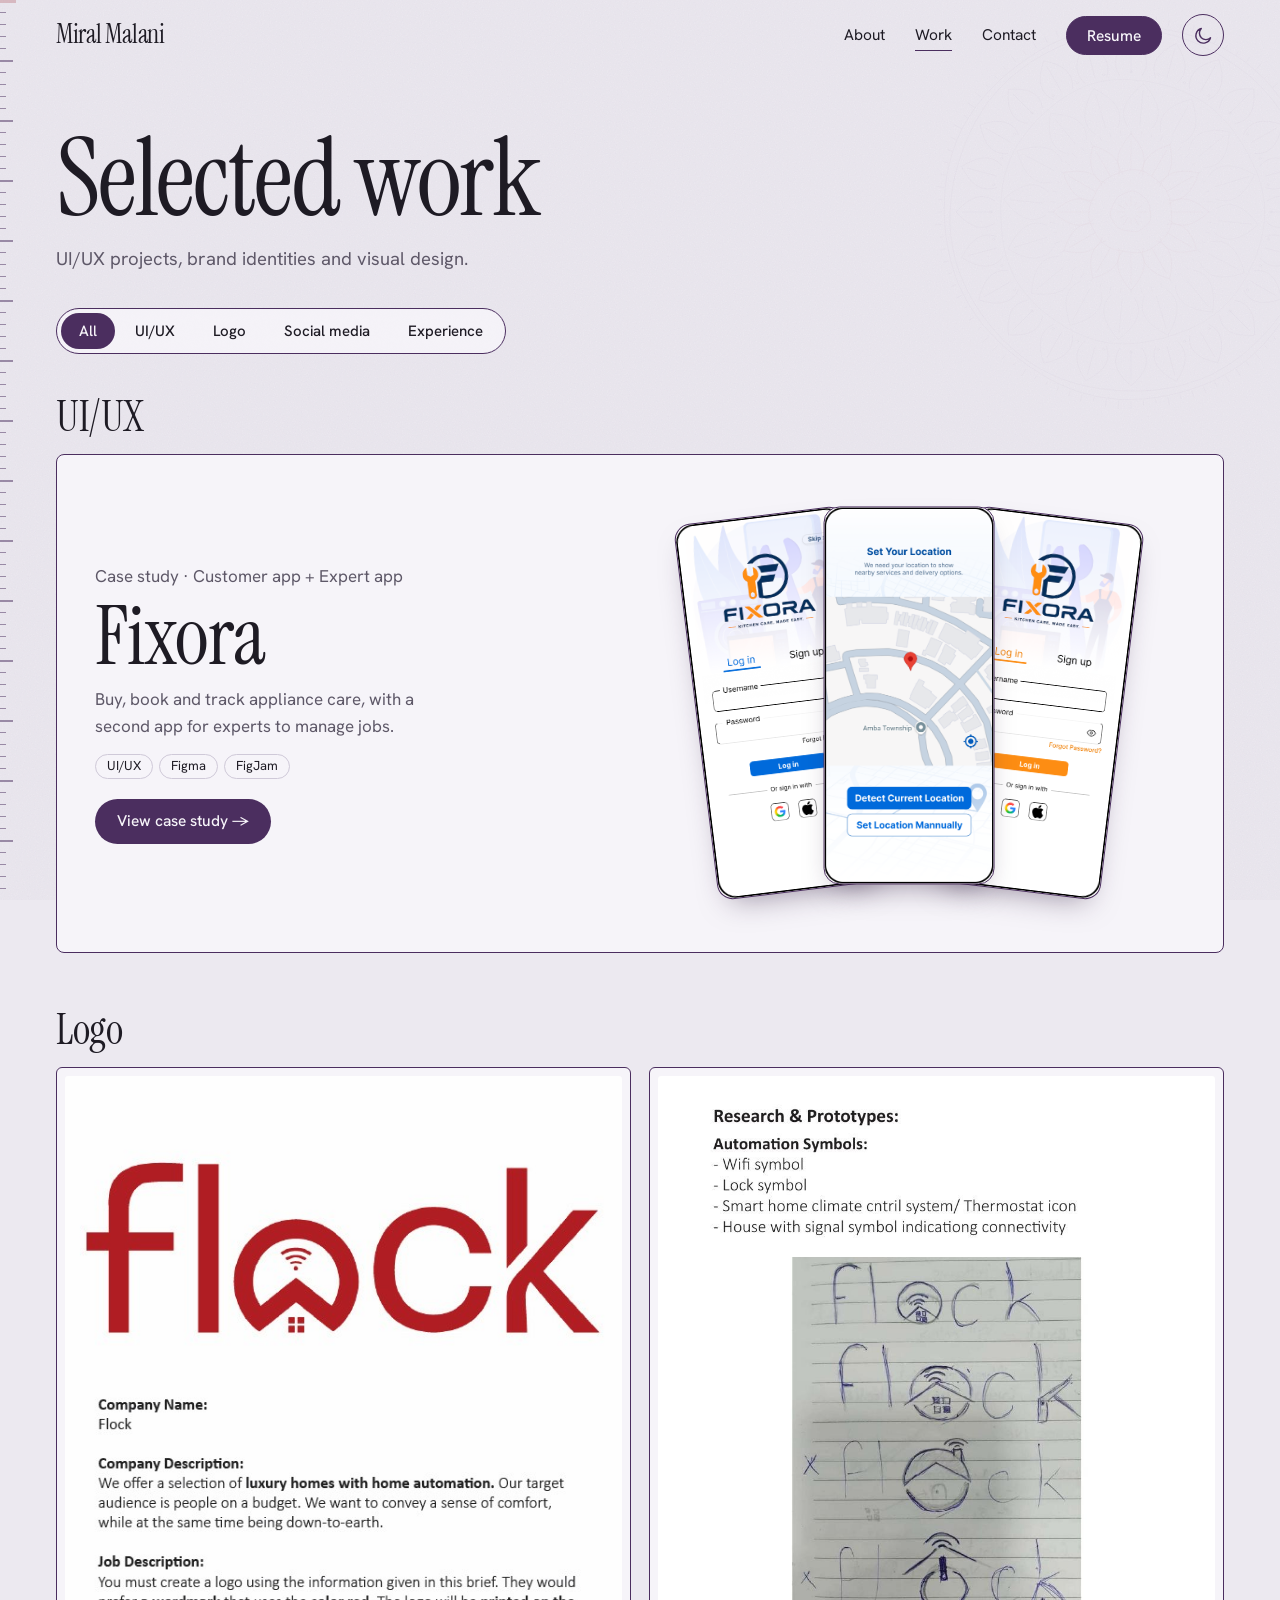
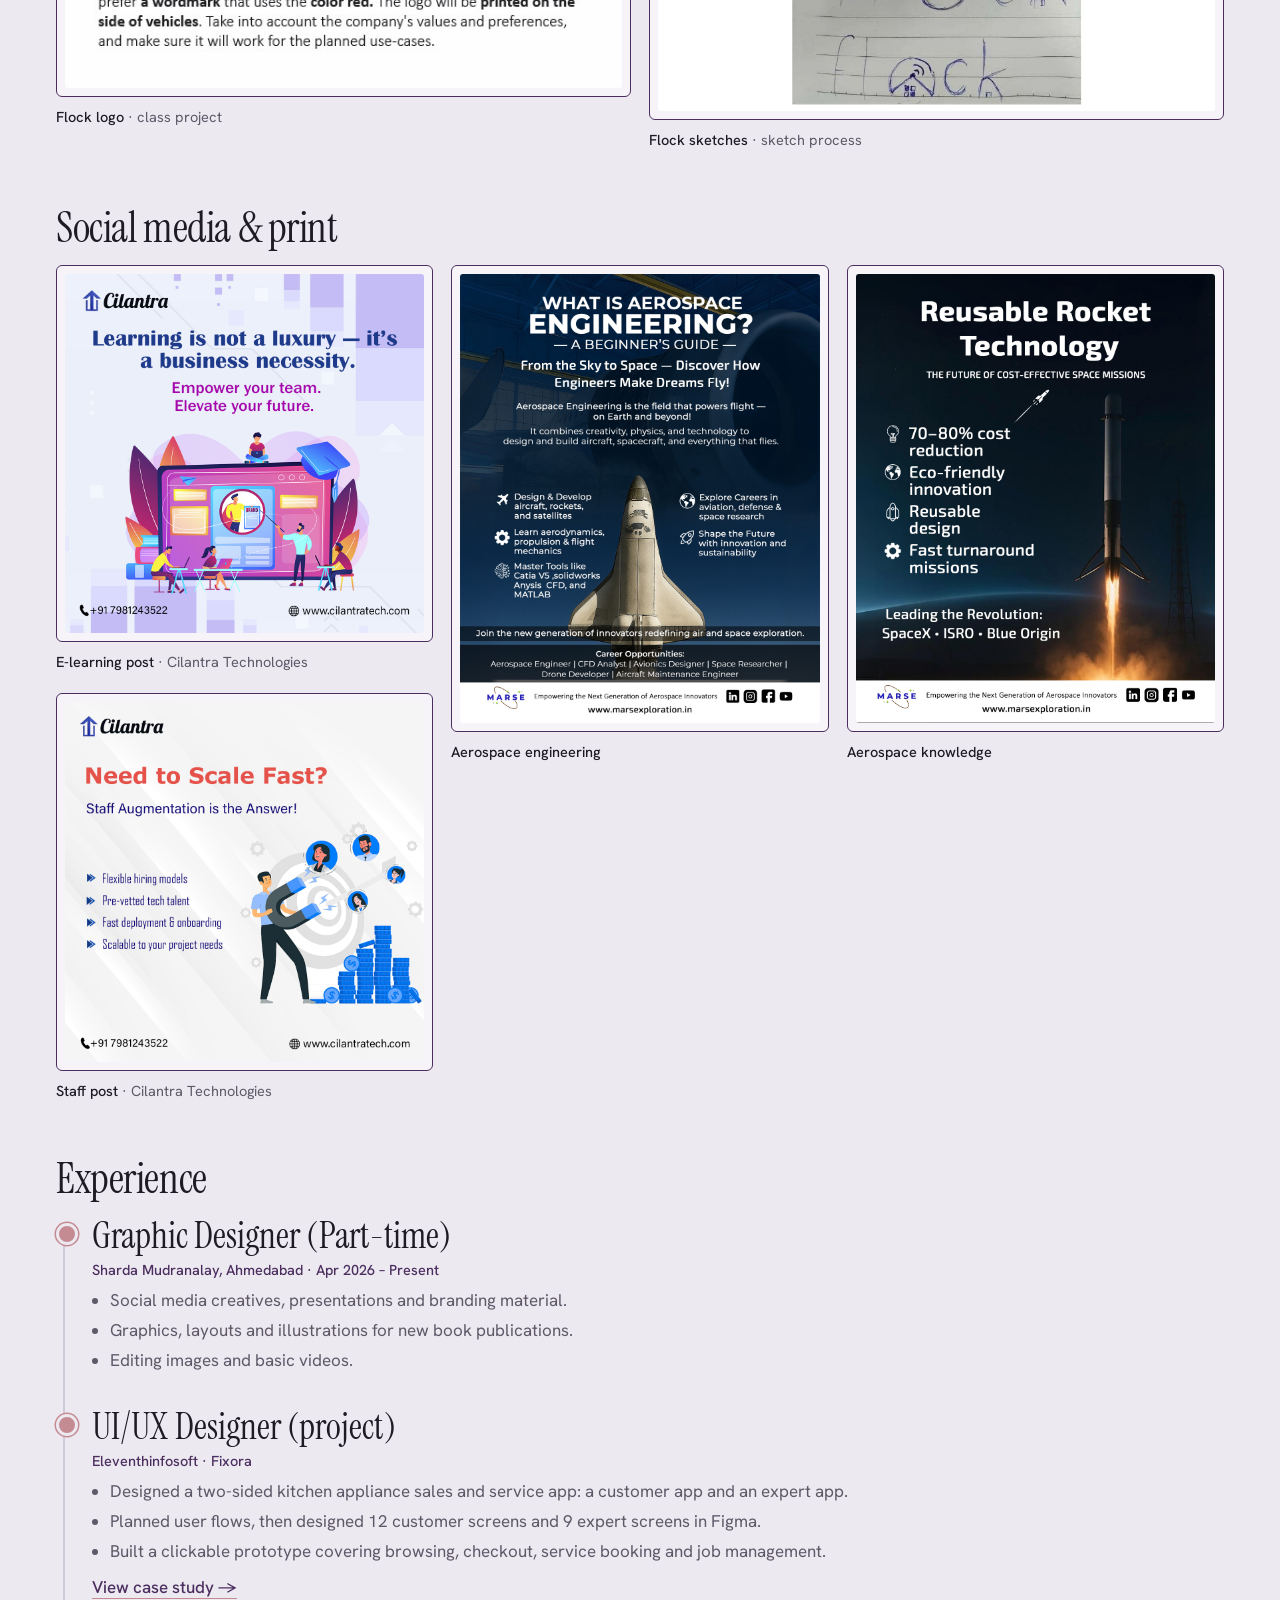
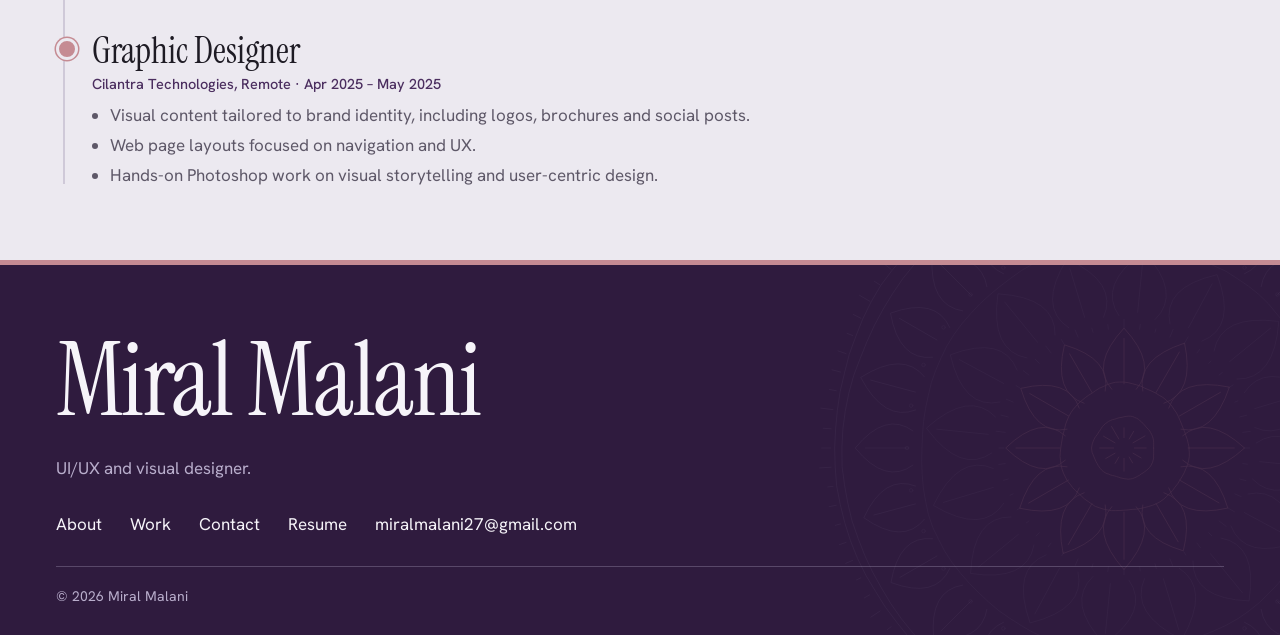
==== work.html @ f3b2142a "Add files via upload" ====
<!DOCTYPE html>
<html lang="en"><head>
<meta charset="utf-8"><meta name="viewport" content="width=device-width, initial-scale=1">
<title>Work - Miral Malani</title>
<meta name="description" content="UI/UX case study, logo, social media and print design by Miral Malani.">
<meta name="theme-color" content="#ECE9F0"><script>try{var t=localStorage.getItem("theme");document.documentElement.dataset.theme=t==="dark"?"dark":"light"}catch(e){document.documentElement.dataset.theme="light"}</script>
<link rel="preconnect" href="https://fonts.googleapis.com"><link rel="preconnect" href="https://fonts.gstatic.com" crossorigin>
<link href="https://fonts.googleapis.com/css2?family=Hanken+Grotesk:wght@400;500;700&family=Instrument+Serif:ital@0;1&display=swap" rel="stylesheet">
<link rel="stylesheet" href="site.css">
</head><body>

<div class="bg" aria-hidden="true"><i class="wash a"></i><i class="wash b"></i><div class="reveal"></div></div>
<div class="ruler" aria-hidden="true"></div>

<header class="site">
  <a class="brand" href="index.html">Miral Malani</a>
  <nav id="nav" aria-label="Main">
    <a href="index.html">About</a>
    <a href="work.html" aria-current="page">Work</a>
    <a href="contact.html">Contact</a>
    <a class="btn" href="resume.pdf" download data-magnetic>Resume</a>
  </nav>
  <div class="hdr-actions"><button class="theme-btn" type="button" aria-label="Switch to dark mode" aria-pressed="false"><svg class="moon" viewBox="0 0 24 24" aria-hidden="true"><path d="M20 14.5A8.5 8.5 0 1 1 9.5 4a7 7 0 0 0 10.5 10.5z"/></svg><svg class="sun" viewBox="0 0 24 24" aria-hidden="true"><circle cx="12" cy="12" r="4"/><path d="M12 2.5v2.5M12 19v2.5M2.5 12H5M19 12h2.5M5.3 5.3l1.8 1.8M16.9 16.9l1.8 1.8M5.3 18.7l1.8-1.8M16.9 7.1l1.8-1.8"/></svg></button><button class="burger" aria-expanded="false" aria-controls="nav" aria-label="Menu"><span></span><span></span></button></div>
</header>

<main>
<section class="page-head"><div class="wrap"><div class="deco" data-depth="-14" aria-hidden="true"></div>
<h1>Selected work</h1><p>UI/UX projects, brand identities and visual design.</p></div></section>
<div class="wrap">
<div class="filters"><div class="seg" role="group" aria-label="Filter work"><i class="ind"></i>
<button data-f="all" aria-pressed="true">All</button><button data-f="ux" aria-pressed="false">UI/UX</button><button data-f="logo" aria-pressed="false">Logo</button><button data-f="social" aria-pressed="false">Social media</button><button data-f="exp" aria-pressed="false">Experience</button></div></div>

<section class="wsec" id="ux" data-p="ux"><h2 class="sec-title sm">UI/UX</h2>
<a class="feature" href="fixora.html" data-cursor="Open">
  <div><span class="mute">Case study &middot; Customer app + Expert app</span><h3>Fixora</h3>
  <p>Buy, book and track appliance care, with a second app for experts to manage jobs.</p>
  <div class="pt"><span>UI/UX</span><span>Figma</span><span>FigJam</span></div><span class="fake">View case study &rarr;</span></div>
  <div class="fan" aria-hidden="true"><svg viewBox="0 0 100 100"></svg><img data-base="fixora-customer-01" alt=""><img data-base="fixora-customer-02" alt=""><img data-base="fixora-expert-01" alt=""></div>
</a></section>

<section class="wsec" id="logo" data-p="logo"><h2 class="sec-title sm">Logo</h2>
<div class="two">
<figure><button type="button" class="art" data-lb="gal" data-cursor="Zoom" data-cap="Flock logo" aria-label="Open Flock logo larger"><img src="Logo_Design_jpg.jpeg" alt="Flock logo" loading="lazy"></button><figcaption class="cap"><b>Flock logo</b> &middot; class project</figcaption></figure>
<figure><button type="button" class="art" data-lb="gal" data-cursor="Zoom" data-cap="Flock sketches" aria-label="Open Flock sketches larger"><img src="flock-sketch.jpg" alt="Flock sketches" loading="lazy"></button><figcaption class="cap"><b>Flock sketches</b> &middot; sketch process</figcaption></figure>
</div></section>

<section class="wsec" id="social" data-p="social"><h2 class="sec-title sm">Social media &amp; print</h2>
<div class="masonry">
<figure><button type="button" class="art" data-lb="gal" data-cursor="Zoom" data-cap="VBL post" aria-label="Open VBL post larger"><img src="Social_Media_Post_jpg.jpeg" alt="VBL post" loading="lazy"></button><figcaption class="cap"><b>VBL post</b> &middot; class project</figcaption></figure>
<figure><button type="button" class="art" data-lb="gal" data-cursor="Zoom" data-cap="E-learning post" aria-label="Open E-learning post larger"><img src="Post_ELearning_2.jpg" alt="E-learning post" loading="lazy"></button><figcaption class="cap"><b>E-learning post</b> &middot; Cilantra Technologies</figcaption></figure>
<figure><button type="button" class="art" data-lb="gal" data-cursor="Zoom" data-cap="Staff post" aria-label="Open Staff post larger"><img src="Post_Staff_1.jpg" alt="Staff post" loading="lazy"></button><figcaption class="cap"><b>Staff post</b> &middot; Cilantra Technologies</figcaption></figure>
<figure><button type="button" class="art" data-lb="gal" data-cursor="Zoom" data-cap="Hocco hoarding" aria-label="Open Hocco hoarding larger"><img src="Hording_jpg.jpeg" alt="Hocco hoarding" loading="lazy"></button><figcaption class="cap"><b>Hocco hoarding</b> &middot; class project</figcaption></figure>
<figure><button type="button" class="art" data-lb="gal" data-cursor="Zoom" data-cap="Pilgrim dangler" aria-label="Open Pilgrim dangler larger"><img src="Dangler_jpg.jpeg" alt="Pilgrim dangler" loading="lazy"></button><figcaption class="cap"><b>Pilgrim dangler</b> &middot; class project</figcaption></figure>
<figure><button type="button" class="art" data-lb="gal" data-cursor="Zoom" data-cap="Aerospace engineering" aria-label="Open Aerospace engineering larger"><img src="Aerospace_Engineering2.jpg" alt="Aerospace engineering" loading="lazy"></button><figcaption class="cap"><b>Aerospace engineering</b></figcaption></figure>
<figure><button type="button" class="art" data-lb="gal" data-cursor="Zoom" data-cap="Aerospace knowledge" aria-label="Open Aerospace knowledge larger"><img src="Aerospace_Knowledge2.jpg" alt="Aerospace knowledge" loading="lazy"></button><figcaption class="cap"><b>Aerospace knowledge</b></figcaption></figure>
</div></section>

<section class="wsec" id="exp" data-p="exp"><h2 class="sec-title sm">Experience</h2>
<div class="tl">
<article><h3>Graphic Designer (Part-time)</h3><div class="when">Sharda Mudranalay, Ahmedabad &middot; Apr 2026 &ndash; Present</div><ul><li>Social media creatives, presentations and branding material.</li><li>Graphics, layouts and illustrations for new book publications.</li><li>Editing images and basic videos.</li></ul></article>
<article><h3>UI/UX Designer (project)</h3><div class="when">Eleventhinfosoft &middot; Fixora</div><ul><li>Designed a two-sided kitchen appliance sales and service app: a customer app and an expert app.</li><li>Planned user flows, then designed 12 customer screens and 9 expert screens in Figma.</li><li>Built a clickable prototype covering browsing, checkout, service booking and job management.</li></ul><p class="tl-link"><a href="fixora.html">View case study &rarr;</a></p></article>
<article><h3>Graphic Designer</h3><div class="when">Cilantra Technologies, Remote &middot; Apr 2025 &ndash; May 2025</div><ul><li>Visual content tailored to brand identity, including logos, brochures and social posts.</li><li>Web page layouts focused on navigation and UX.</li><li>Hands-on Photoshop work on visual storytelling and user-centric design.</li></ul></article>
</div></section>
</div>
</main>

<footer class="foot ">
  <div class="fm" aria-hidden="true"></div>
  <div class="wrap inner">
    <h2>Miral Malani</h2>
    <p>UI/UX and visual designer.</p>
    <nav aria-label="Footer"><a href="index.html">About</a><a href="work.html">Work</a><a href="contact.html">Contact</a><a href="resume.pdf" download>Resume</a><a href="mailto:miralmalani27@gmail.com">miralmalani27@gmail.com</a></nav>
    <small>&copy; 2026 Miral Malani</small>
  </div>
</footer>
<script src="site.js"></script>
</body></html>
---- site.css ----
:root{
  --paper:#ECE9F0;--paper2:#F6F4F9;--ink:#1E1B24;--mute:#5E5868;--pencil:#CFC9D8;
  --plum:#4B2E5F;--on-plum:#F6F4F9;--deep:#2F1B3E;--on-deep:#F6F4F9;--foot-alt:#4B2E5F;
  --slate:#6C7FA3;--lilac:#B9AECC;--rose:#C58B93;
  --glass:rgba(236,233,240,.88);--glass2:rgba(246,244,249,.92);--band-bg:rgba(75,46,95,.06);
  --sh:var(--sh);--hatch:var(--hatch);--grid:var(--grid);
  --wash-a:var(--wash-a);--wash-b:var(--wash-b);--cgrid:var(--cgrid);
  --serif:"Instrument Serif",Lora,Georgia,serif;--sans:"Hanken Grotesk",Inter,system-ui,sans-serif;
  --gut:clamp(20px,5vw,56px);--ease:cubic-bezier(.7,0,.2,1);color-scheme:light
}
:root[data-theme=dark]{
  --paper:#15121B;--paper2:#1E1A27;--ink:#EEEAF5;--mute:#A9A2B8;--pencil:#3A3348;
  --plum:#BBA3DE;--on-plum:#1B1226;--deep:#2B1C3B;--on-deep:#F6F4F9;--foot-alt:#3B2852;
  --slate:#8FA5CC;--lilac:#B9AECC;--rose:#D29BA4;
  --glass:rgba(21,18,27,.86);--glass2:rgba(30,26,39,.92);--band-bg:rgba(187,163,222,.07);
  --sh:rgba(187,163,222,.2);--hatch:rgba(187,163,222,.5);--grid:rgba(187,163,222,.3);
  --wash-a:rgba(110,128,196,.28);--wash-b:rgba(200,140,165,.17);--cgrid:rgba(143,165,204,.2);
  color-scheme:dark
}
*{box-sizing:border-box;margin:0;padding:0}
html{scroll-behavior:smooth}
body{font-family:var(--sans);font-size:17px;line-height:1.6;color:var(--ink);background:var(--paper);overflow-x:hidden;-webkit-font-smoothing:antialiased}
body::before{content:"";position:fixed;inset:0;pointer-events:none;z-index:0;opacity:.7;mix-blend-mode:multiply;
  background-image:url("data:image/svg+xml;utf8,<svg xmlns='http://www.w3.org/2000/svg' width='160' height='160'><filter id='n'><feTurbulence type='fractalNoise' baseFrequency='.85' numOctaves='2' stitchTiles='stitch'/><feColorMatrix values='0 0 0 0 .35  0 0 0 0 .3  0 0 0 0 .42  0 0 0 .13 0'/></filter><rect width='100%' height='100%' filter='url(%23n)'/></svg>")}
main,header,footer{position:relative;z-index:2}
a{color:inherit}
:focus-visible{outline:2px solid var(--plum);outline-offset:4px;border-radius:4px}
.wrap{width:min(1180px,100% - 2*var(--gut));margin-inline:auto}
.sec-title{font-family:var(--serif);font-weight:400;font-size:clamp(34px,4.6vw,56px);line-height:1;letter-spacing:-.01em;margin-bottom:22px}
.mute{color:var(--mute)}
.block{padding:clamp(34px,4.5vw,56px) 0}
.band{position:relative;background:var(--band-bg);padding:clamp(40px,5vw,64px) 0}
.rule{position:absolute;left:0;width:100%;height:12px;fill:none;stroke:var(--plum);stroke-width:1.3;opacity:.45;overflow:visible}
.rule.t{top:-6px}.rule.b{bottom:-6px}

/* living background */
.bg{position:fixed;inset:0;z-index:0;pointer-events:none;overflow:hidden}
.wash{position:absolute;width:75vmax;height:75vmax;border-radius:50%}
.wash.a{left:-25vmax;top:-18vmax;background:radial-gradient(circle,var(--wash-a),transparent 62%);animation:drift 48s ease-in-out infinite alternate}
.wash.b{right:-28vmax;top:30vh;background:radial-gradient(circle,var(--wash-b),transparent 62%);animation:drift 62s ease-in-out infinite alternate-reverse}
@keyframes drift{to{transform:translate(9vmax,6vmax) scale(1.12)}}
.reveal{position:absolute;inset:0;background-image:linear-gradient(var(--grid) 1px,transparent 1px),linear-gradient(90deg,var(--grid) 1px,transparent 1px);background-size:36px 36px;-webkit-mask-image:radial-gradient(circle 200px at var(--cx,-400px) var(--cy,-400px),#000,transparent);mask-image:radial-gradient(circle 200px at var(--cx,-400px) var(--cy,-400px),#000,transparent)}
.ruler{position:fixed;left:0;top:0;bottom:0;width:16px;z-index:1;pointer-events:none;opacity:.5;
  background:repeating-linear-gradient(to bottom,var(--plum) 0 1px,transparent 1px 12px) left/6px 100% no-repeat,repeating-linear-gradient(to bottom,var(--plum) 0 1.5px,transparent 1.5px 60px) left/13px 100% no-repeat}
.ruler::after{content:"";position:absolute;left:0;top:calc(var(--sp,0) * (100% - 3px));width:16px;height:3px;background:var(--rose)}

/* header */
.site{position:sticky;top:0;z-index:60;display:flex;align-items:center;justify-content:space-between;padding:14px var(--gut);border-bottom:1px solid transparent;transition:background .3s,border-color .3s}
.site.scrolled{background:var(--glass);backdrop-filter:blur(10px);-webkit-backdrop-filter:blur(10px);border-color:var(--pencil)}
.brand{font-family:var(--serif);font-size:26px;text-decoration:none;letter-spacing:-.01em}
#nav{display:flex;align-items:center;gap:30px}
#nav a:not(.btn){position:relative;text-decoration:none;font-size:15.5px;padding:4px 0}
#nav a:not(.btn)::after{content:"";position:absolute;left:0;right:0;bottom:0;height:1.5px;background:var(--plum);transform:scaleX(0);transform-origin:left;transition:transform .45s var(--ease)}
#nav a:not(.btn):hover::after,#nav a[aria-current]::after{transform:scaleX(1)}
.btn{display:inline-flex;align-items:center;gap:8px;padding:12px 24px;border-radius:999px;border:1.5px solid var(--plum);background:var(--plum);color:var(--on-plum);text-decoration:none;font:500 15.5px var(--sans);cursor:pointer;transition:background .3s,color .3s}
.btn:hover{background:var(--ink);border-color:var(--ink)}
.btn.ghost{background:transparent;color:var(--plum)}
.btn.ghost:hover{background:var(--plum);color:var(--on-plum);border-color:var(--plum)}
.site .btn{padding:8px 20px}
.burger{display:none;width:44px;height:44px;border:1.5px solid var(--plum);border-radius:50%;background:transparent;cursor:pointer;position:relative;z-index:70}
.burger span{position:absolute;left:12px;right:12px;height:1.5px;background:var(--plum);transition:transform .4s var(--ease),top .4s var(--ease),background .3s}
.burger span:nth-child(1){top:17px}.burger span:nth-child(2){top:25px}

/* hero */
.hero{overflow:hidden;padding:clamp(20px,4vw,44px) 0 clamp(36px,5vw,60px)}
.hero-grid{display:grid;grid-template-columns:1.05fr .95fr;gap:clamp(24px,4vw,56px);align-items:center;min-height:min(680px,calc(100svh - 90px))}
.hero h1{font-family:var(--serif);font-weight:400;font-size:clamp(40px,5.3vw,80px);line-height:.98;letter-spacing:-.015em}
.hero h1 span{display:block;overflow:hidden;padding-bottom:.1em;white-space:nowrap}
.hero h1 span i{display:block;font-style:normal;animation:rise 1.1s var(--ease) both}
.hero h1 span:nth-child(2) i{animation-delay:.12s}.hero h1 span:nth-child(3) i{animation-delay:.24s}
@keyframes rise{from{transform:translateY(105%)}}
.scribble{display:block;width:min(300px,70%);height:22px;margin:14px 0 18px;overflow:visible}
.scribble path{fill:none;stroke:var(--rose);stroke-width:2.4;stroke-linecap:round;stroke-dasharray:1;stroke-dashoffset:1;animation:draw 1.4s .9s ease forwards}
.hero p.intro{max-width:46ch;font-size:18.5px;color:var(--mute);margin-bottom:28px}
.cta{display:flex;flex-wrap:wrap;gap:12px}
.stage{position:relative;display:grid;place-items:center;min-height:clamp(420px,50vw,580px)}
.mandala{position:absolute;left:50%;top:50%;width:min(580px,120%);aspect-ratio:1;margin:calc(min(580px,120%)/-2) 0 0 calc(min(580px,120%)/-2);pointer-events:none;color:var(--plum)}
.mandala svg,.menu-m svg,.foot .fm svg,.props-card .pm svg{width:100%;height:100%;overflow:visible;fill:none;stroke:currentColor;stroke-width:.8;stroke-linecap:round;stroke-linejoin:round}
.m-outer{animation:spin 140s linear infinite;opacity:.26}.m-mid{animation:spin 90s linear infinite reverse;opacity:.2}.m-in{animation:breathe 7s ease-in-out infinite;stroke:var(--rose);opacity:.5}
@keyframes spin{to{transform:rotate(360deg)}}
@keyframes breathe{50%{transform:scale(1.06)}}
.draw path{stroke-dasharray:1;stroke-dashoffset:1;animation:draw 2.6s ease forwards}
.draw .m-mid path{animation-delay:.3s}.draw .m-in path{animation-delay:.6s}
@keyframes draw{to{stroke-dashoffset:0}}
.guides{position:absolute;left:-26%;right:-26%;top:-8%;bottom:-8%;width:152%;height:116%;pointer-events:none;fill:none;stroke:var(--plum);stroke-width:1;opacity:.45;overflow:visible}
.orbit{position:absolute;inset:6% 4%;border-radius:50%;pointer-events:none;animation:spin 46s linear infinite}
.orbit i{position:absolute;width:9px;height:9px;border-radius:50%;background:var(--rose)}
.orbit i:nth-child(1){left:50%;top:-5px}.orbit i:nth-child(2){right:3%;bottom:20%;width:7px;height:7px;background:var(--plum)}.orbit i:nth-child(3){left:6%;bottom:30%;width:6px;height:6px;border:1.5px solid var(--plum);background:transparent}
.float{position:absolute;pointer-events:none;color:var(--plum);fill:none;stroke:currentColor;stroke-width:1.6;stroke-linecap:round;stroke-linejoin:round;animation:bob 8s ease-in-out infinite alternate}
@keyframes bob{to{transform:translateY(-12px) rotate(8deg)}}
.arch-wrap{position:relative;width:min(74%,340px);aspect-ratio:5/7;z-index:2}
.hatch{position:absolute;inset:0;border-radius:999px 999px 20px 20px;transform:translate(20px,20px);background:repeating-linear-gradient(135deg,var(--hatch) 0 1px,transparent 1px 8px);transition:transform .9s var(--ease);pointer-events:none}
.arch-wrap:hover .hatch,.arch-wrap:focus-visible .hatch,.arch-wrap.is-open .hatch{transform:translate(8px,8px)}
.arch-wrap::before,.arch-wrap::after{content:"";position:absolute;border-radius:999px 999px 26px 26px;pointer-events:none;transition:transform .9s var(--ease)}
.arch-wrap::before{inset:-14px -14px -4px;border:1.5px solid var(--plum);transform:rotate(-1.4deg)}
.arch-wrap::after{inset:-28px -28px -14px;border:1px solid var(--slate);transform:rotate(1.6deg)}
.arch-wrap:hover::before,.arch-wrap:focus-visible::before,.arch-wrap.is-open::before{transform:rotate(1deg) scale(1.02)}
.arch-wrap:hover::after,.arch-wrap:focus-visible::after,.arch-wrap.is-open::after{transform:rotate(-1.2deg) scale(1.03)}
.arch{position:absolute;inset:0;border-radius:999px 999px 20px 20px;overflow:hidden;background:var(--deep);isolation:isolate}
.arch-back{position:absolute;inset:0;display:grid;place-items:center;padding:30% 14% 12%;text-align:center;color:var(--on-deep)}
.arch-back svg{position:absolute;left:50%;top:44%;width:150%;aspect-ratio:1;margin:-75% 0 0 -75%;fill:none;stroke:var(--lilac);stroke-width:.8;opacity:.3}
.arch-back blockquote{position:relative;transform:translateY(26px);opacity:0;transition:transform .8s .25s var(--ease),opacity .6s .25s}
.arch-back p{font-family:var(--serif);font-size:clamp(26px,3.1vw,36px);line-height:1.08}
.arch-back .who{margin-top:14px;font:400 14px var(--sans);color:var(--lilac)}
.arch-photo{position:absolute;inset:0;transition:transform 1s var(--ease);will-change:transform;background:linear-gradient(160deg,#cdc4dc,#9d8fb3)}
.arch-photo img{width:100%;height:100%;object-fit:cover;object-position:50% 18%;display:block}
.arch-photo.nophoto img{display:none}
.arch-photo.nophoto::after{content:"MM";position:absolute;inset:0;display:grid;place-items:center;font-family:var(--serif);font-size:84px;color:var(--plum)}
.arch-wrap:hover .arch-photo,.arch-wrap:focus-visible .arch-photo,.arch-wrap.is-open .arch-photo{transform:translateY(-104%)}
.arch-wrap:hover blockquote,.arch-wrap:focus-visible blockquote,.arch-wrap.is-open blockquote{transform:none;opacity:1}
.hint{position:absolute;left:50%;bottom:-40px;transform:translateX(-50%);white-space:nowrap;text-align:center;font-size:14px;color:var(--mute);background:var(--paper);padding:2px 14px;border-radius:99px}
.hint .touch{display:none}

/* about row: text + properties card */
.about-row{display:grid;grid-template-columns:1.15fr .85fr;gap:clamp(24px,4vw,56px);align-items:stretch}
.lead{font-family:var(--serif);font-size:clamp(24px,2.6vw,33px);line-height:1.22;margin-bottom:16px}
.props-card{position:relative;overflow:hidden;background:var(--deep);color:var(--on-deep);border-radius:8px;padding:clamp(22px,3vw,34px);display:flex;flex-direction:column;gap:16px;box-shadow:10px 10px 0 -1px var(--sh)}
.props-card::before{content:"";position:absolute;left:0;right:0;top:0;height:5px;background:var(--rose)}
.props-card .pm{position:absolute;right:-35%;bottom:-40%;width:90%;aspect-ratio:1;color:var(--lilac);opacity:.28;pointer-events:none}
.props-card h3{font:500 14px var(--sans);color:var(--rose);position:relative}
.props-card dl{position:relative;display:grid;gap:14px}
.props-card dt{font-size:13.5px;color:var(--lilac)}
.props-card dd{font-family:var(--serif);font-size:clamp(24px,2.5vw,32px);line-height:1.1}
.props-card .chips{display:flex;flex-wrap:wrap;gap:7px;margin-top:6px}
.props-card .chips span{font:400 15px var(--sans);border:1px solid rgba(185,174,204,.5);border-radius:99px;padding:3px 13px}

/* bench: layers + canvas side by side */
.bench{display:grid;grid-template-columns:5fr 7fr;gap:clamp(20px,3.5vw,44px);align-items:stretch}
.layers{list-style:none;border-top:1px solid var(--pencil);align-self:start}
.layers button{width:100%;display:flex;align-items:center;gap:14px;padding:12px 0;background:none;border:0;border-bottom:1px solid var(--pencil);font:400 24px var(--serif);color:var(--ink);text-align:left;cursor:pointer;transition:padding .4s var(--ease),color .3s}
.layers button::before{content:"";width:9px;height:9px;border:1.5px solid var(--plum);transition:transform .4s var(--ease),background .3s;flex:none}
.layers button:hover,.layers button.is-on{padding-left:12px;color:var(--plum)}
.layers button.is-on::before{background:var(--rose);border-color:var(--rose);transform:rotate(45deg)}
.canvas{position:relative;min-height:340px;border:1.5px solid var(--plum);border-radius:6px;background-color:var(--paper2);background-image:linear-gradient(var(--cgrid) 1px,transparent 1px),linear-gradient(90deg,var(--cgrid) 1px,transparent 1px);background-size:26px 26px;overflow:hidden}
.canvas::before{content:"";position:absolute;inset:0;background:radial-gradient(circle at var(--mx,50%) var(--my,50%),rgba(197,139,147,.2),transparent 45%);pointer-events:none}
.canvas .tag{position:absolute;left:12px;top:10px;font:500 13px var(--sans);color:var(--on-plum);background:var(--plum);padding:2px 12px;border-radius:99px;z-index:2}
.sk{position:absolute;inset:8% 6% 4%;width:88%;height:88%;opacity:0;visibility:hidden;fill:none;stroke:var(--plum);stroke-width:1.6;stroke-linecap:round;stroke-linejoin:round}
.sk.is-on{opacity:1;visibility:visible}
.sk path,.sk rect,.sk circle,.sk line{stroke-dasharray:1;stroke-dashoffset:1}
.sk.is-on path,.sk.is-on rect,.sk.is-on circle,.sk.is-on line{animation:draw 1.1s ease forwards}
.sk .acc{stroke:var(--rose)}

/* what I design: asymmetric panels */
.panels{display:grid;grid-template-columns:repeat(12,1fr);gap:18px}
.panel{position:relative;display:grid;gap:16px;padding:clamp(18px,2.2vw,28px);border:1.5px solid var(--plum);border-radius:6px;background:var(--paper2);text-decoration:none;color:var(--ink);overflow:hidden;transition:background .5s var(--ease),color .4s,transform .5s var(--ease),box-shadow .5s}
.panel.big{grid-column:1/8;grid-row:1/3;grid-template-columns:1fr minmax(130px,36%);align-items:stretch}
.panel.sm{grid-column:8/13;grid-template-columns:1fr minmax(96px,38%);align-items:end}
.panel .txt{display:flex;flex-direction:column;justify-content:flex-end;gap:8px}
.panel h3{font:400 clamp(30px,3.2vw,44px)/1 var(--serif)}
.panel.big h3{font-size:clamp(40px,5vw,70px)}
.panel p{color:var(--mute);font-size:15.5px;transition:color .4s}
.pt{display:flex;flex-wrap:wrap;gap:6px;margin-top:6px}.pt span{border:1px solid var(--pencil);border-radius:99px;padding:1px 11px;font-size:13px;transition:border-color .4s}
.thumb{position:relative;border:1.5px solid var(--plum);border-radius:6px;background:var(--paper);overflow:hidden;min-height:110px;transition:border-color .4s}
.panel.big .thumb{border-radius:24px}
.panel.sm .thumb{aspect-ratio:4/3}
.thumb svg{position:absolute;inset:10%;width:80%;height:80%;fill:none;stroke:var(--plum);stroke-width:1.6;stroke-linecap:round;stroke-linejoin:round}
.thumb img{position:absolute;inset:0;width:100%;height:100%;object-fit:cover;object-position:top;clip-path:inset(100% 0 0 0);transition:clip-path .8s var(--ease)}
.panel:hover,.panel:focus-visible{background:var(--deep);color:var(--on-deep);transform:translateY(-4px);box-shadow:8px 8px 0 -1px var(--sh)}
.panel:hover p,.panel:focus-visible p{color:var(--lilac)}
.panel:hover .pt span{border-color:rgba(185,174,204,.45)}
.panel:hover .thumb{border-color:var(--rose)}
.panel:hover .thumb img,.panel:focus-visible .thumb img{clip-path:inset(0)}

/* how I work */
.path{position:relative;margin-top:10px}
.path svg{display:block;width:100%;height:120px;overflow:visible;fill:none}
.path .base{stroke:var(--pencil);stroke-width:2}.path .prog{stroke:var(--plum);stroke-width:2.4;stroke-linecap:round;stroke-dasharray:1;stroke-dashoffset:calc(1 - var(--p,0))}
.steps{list-style:none;display:grid;grid-template-columns:repeat(5,1fr);margin-top:-6px}
.steps li{text-align:center;padding:0 10px;position:relative}
.steps li::before{content:"";position:absolute;left:50%;top:-66px;width:16px;height:16px;margin-left:-8px;border-radius:50%;background:var(--paper);border:1.5px solid var(--pencil);transition:background .4s,border-color .4s,transform .5s var(--ease)}
.steps li.on::before{background:var(--rose);border-color:var(--rose);transform:scale(1.25)}
.steps h3{font:400 28px var(--serif);margin-bottom:2px}.steps p{font-size:15px;color:var(--mute)}

/* footer */
.foot{position:relative;background:var(--deep);color:var(--on-deep);padding:clamp(40px,6vw,72px) 0 28px;overflow:hidden;margin-top:clamp(20px,4vw,40px);z-index:2}
.foot::before{content:"";position:absolute;left:0;right:0;top:0;height:5px;background:var(--rose)}
.foot .fm{position:absolute;right:-12%;top:50%;width:min(620px,90vw);aspect-ratio:1;margin-top:calc(min(620px,90vw)/-2);color:var(--lilac);opacity:.26;pointer-events:none}
.foot .inner{position:relative;display:grid;gap:26px}
.foot h2{font:400 clamp(44px,8vw,112px)/.95 var(--serif);letter-spacing:-.015em}
.foot p{color:var(--lilac);max-width:40ch}
.foot nav{display:flex;flex-wrap:wrap;gap:8px 28px}
.foot nav a{text-decoration:none;position:relative;padding:2px 0}
.foot nav a::after{content:"";position:absolute;left:0;right:0;bottom:0;height:1px;background:var(--rose);transform:scaleX(0);transform-origin:left;transition:transform .4s var(--ease)}
.foot nav a:hover::after{transform:scaleX(1)}
.foot small{color:var(--lilac);font-size:14px;padding-top:18px;border-top:1px solid rgba(185,174,204,.3)}

/* cursor + click burst */
.has-cursor,.has-cursor a,.has-cursor button,.has-cursor .arch-wrap{cursor:none}
.cur-dot,.cur-ring{opacity:0;transition:opacity .3s;position:fixed;left:0;top:0;z-index:200;pointer-events:none;border-radius:50%}
.cur-on .cur-dot,.cur-on .cur-ring{opacity:1}
.cur-dot{width:7px;height:7px;margin:-3.5px 0 0 -3.5px;background:var(--plum)}
.cur-ring{width:38px;height:38px;margin:-19px 0 0 -19px;border:1.5px solid var(--plum);display:grid;place-items:center;font:500 12.5px var(--sans);color:var(--on-plum);transition:width .35s var(--ease),height .35s var(--ease),margin .35s var(--ease),background .3s,opacity .3s}
.cur-ring.is-link{width:64px;height:64px;margin:-32px 0 0 -32px;background:rgba(197,139,147,.25)}
.cur-ring.has-label{width:78px;height:78px;margin:-39px 0 0 -39px;background:var(--plum)}
.burst{position:fixed;z-index:190;pointer-events:none;width:120px;height:120px;margin:-60px 0 0 -60px;overflow:visible;fill:none;stroke-linecap:round}
.burst line{stroke:var(--plum);stroke-width:1.8;transform-origin:60px 60px;animation:shoot .75s ease-out forwards}
.burst line:nth-child(3n){stroke:var(--rose)}
.burst circle{stroke:var(--slate);stroke-width:1.5;transform-origin:60px 60px;animation:ripple .75s ease-out forwards}
@keyframes shoot{from{transform:scale(.25);opacity:1}to{transform:scale(1.15);opacity:0}}
@keyframes ripple{from{transform:scale(.2);opacity:1}to{transform:scale(1);opacity:0}}

.menu-m{display:none}
@media (max-width:1000px){.ruler{display:none}}
@media (max-width:860px){
  .burger{display:block}
  #nav{position:fixed;inset:0;z-index:65;flex-direction:column;justify-content:center;align-items:flex-start;gap:6px;padding:0 var(--gut);background:var(--deep);color:var(--on-deep);clip-path:circle(0 at calc(100% - 44px) 36px);transition:clip-path .8s var(--ease);visibility:hidden}
  .menu-open #nav{clip-path:circle(150% at calc(100% - 44px) 36px);visibility:visible}
  #nav a:not(.btn){font:400 clamp(44px,13vw,72px)/1.1 var(--serif);color:var(--on-deep)}
  #nav a:not(.btn)::after{background:var(--rose)}
  #nav .btn{margin-top:22px;background:var(--rose);border-color:var(--rose);color:var(--deep);padding:12px 26px}
  .menu-m{display:block;position:absolute;right:-30%;bottom:-18%;width:120vw;aspect-ratio:1;color:var(--lilac);opacity:.2;pointer-events:none;z-index:-1}
  .menu-open{overflow:hidden}
  .menu-open .burger,.menu-open .theme-btn{border-color:var(--on-deep);color:var(--on-deep)}.menu-open .burger span{background:var(--on-deep)}.menu-open .theme-btn:hover{background:var(--on-deep);color:var(--deep)}
  .menu-open .burger span:nth-child(1){top:21px;transform:rotate(45deg)}.menu-open .burger span:nth-child(2){top:21px;transform:rotate(-45deg)}
  .hero-grid{grid-template-columns:1fr;min-height:0}
  .stage{min-height:520px;margin-top:10px}
  .about-row,.bench{grid-template-columns:1fr}
  .canvas{order:-1;min-height:0;height:210px;position:sticky;top:68px;z-index:3;margin-bottom:6px}
  .panels{grid-template-columns:1fr}
  .panel.big,.panel.sm{grid-column:1;grid-row:auto;grid-template-columns:1fr minmax(100px,38%)}
  .panel.big .thumb{min-height:200px}
  .path svg{display:none}
  .steps{grid-template-columns:1fr;gap:20px;margin-top:0;padding-left:34px;position:relative}
  .steps::before,.steps::after{content:"";position:absolute;left:7px;top:6px;bottom:6px;width:2px;background:var(--pencil)}
  .steps::after{background:var(--plum);transform-origin:top;transform:scaleY(var(--p,0))}
  .steps li{text-align:left;padding:0}.steps li::before{left:-34px;top:6px;margin-left:0}
}
@media (hover:none){.hint .fine{display:none}.hint .touch{display:inline}}
@media (prefers-reduced-motion:reduce){
  html{scroll-behavior:auto}
  *,*::before,*::after{animation:none!important}
  .draw path,.scribble path{stroke-dashoffset:0}
  .sk path,.sk rect,.sk circle,.sk line{stroke-dashoffset:0}
  .arch-photo,.arch-back blockquote{transition-duration:.01s!important}
}

/* ===== inner pages (Work, Fixora, Contact) ===== */
.cur-dot,.cur-ring{z-index:400}
body{animation:pagein .6s ease both}
body.leaving{opacity:0;transition:opacity .28s ease}
@keyframes pagein{from{opacity:0}}
.page-head{position:relative;padding:clamp(26px,4.5vw,56px) 0 clamp(14px,2.5vw,24px)}
.page-head h1{position:relative;font:400 clamp(54px,8.5vw,128px)/.95 var(--serif);letter-spacing:-.02em}
.page-head p{position:relative;max-width:54ch;color:var(--mute);margin-top:14px;font-size:18.5px}
.crumb{position:relative;display:inline-flex;gap:8px;align-items:center;text-decoration:none;font-size:15px;color:var(--plum);margin-bottom:12px}
.crumb:hover{text-decoration:underline}
.deco{position:absolute;right:-4%;top:-26%;width:min(400px,52vw);aspect-ratio:1;color:var(--plum);opacity:.17;pointer-events:none}
.deco svg{width:100%;height:100%;overflow:visible;fill:none;stroke:currentColor;stroke-width:.8;stroke-linecap:round}
.sec-title.sm{font-size:clamp(28px,3.4vw,42px);margin-bottom:16px}

/* filter pills */
.filters{position:sticky;top:60px;z-index:30;padding:10px 0 14px;overflow-x:auto;scrollbar-width:none}
.filters::-webkit-scrollbar{display:none}
.seg{position:relative;display:inline-flex;gap:2px;padding:4px;border:1.5px solid var(--plum);border-radius:999px;background:var(--glass2);backdrop-filter:blur(8px);white-space:nowrap}
.seg button{position:relative;z-index:1;border:0;background:none;font:500 15px var(--sans);padding:8px 18px;border-radius:999px;color:var(--ink);cursor:pointer;transition:color .3s}
.seg button[aria-pressed=true]{color:var(--on-plum)}
.seg .ind{position:absolute;z-index:0;top:4px;bottom:4px;left:0;width:0;border-radius:999px;background:var(--plum);transition:transform .5s var(--ease),width .5s var(--ease)}
.wsec{padding:clamp(16px,2.5vw,28px) 0}
.wsec.show{animation:showin .55s var(--ease) both}
@keyframes showin{from{opacity:0;transform:translateY(18px)}}

/* Fixora feature card */
.feature{position:relative;display:grid;grid-template-columns:1fr 1.1fr;gap:clamp(18px,3vw,40px);align-items:center;padding:clamp(22px,3vw,40px);border:1.5px solid var(--plum);border-radius:8px;background:var(--paper2);text-decoration:none;color:var(--ink);overflow:hidden;transition:background .5s var(--ease),color .4s,box-shadow .4s}
.feature:hover{background:var(--deep);color:var(--on-deep);box-shadow:10px 10px 0 -1px var(--sh)}
.feature h3{font:400 clamp(48px,6.4vw,92px)/.95 var(--serif);margin:8px 0 10px}
.feature p{color:var(--mute);max-width:36ch;transition:color .4s}.feature:hover p{color:var(--lilac)}
.feature .pt{margin:14px 0 20px}.feature:hover .pt span{border-color:rgba(185,174,204,.5)}
.feature .fake{display:inline-flex;align-items:center;gap:8px;padding:10px 22px;border-radius:999px;background:var(--plum);color:var(--on-plum);font-weight:500;font-size:15.5px;transition:background .3s,color .3s}
.feature:hover .fake{background:var(--rose);color:var(--deep)}
.fan{position:relative;height:clamp(290px,34vw,420px)}
.fan svg{position:absolute;left:50%;top:50%;height:80%;translate:-50% -50%;fill:none;stroke:var(--plum);stroke-width:1.5;opacity:.35}
.fan img{position:absolute;top:50%;left:50%;height:90%;width:auto;border-radius:16px;border:1.5px solid var(--plum);background:#fff;box-shadow:0 14px 30px -14px rgba(47,27,62,.5);transition:transform .9s var(--ease)}
.fan img:nth-of-type(1){transform:translate(-125%,-50%) rotate(-7deg)}
.fan img:nth-of-type(2){transform:translate(-50%,-52%);z-index:2}
.fan img:nth-of-type(3){transform:translate(25%,-50%) rotate(7deg)}
.feature:hover .fan img:nth-of-type(1){transform:translate(-140%,-52%) rotate(-12deg)}
.feature:hover .fan img:nth-of-type(2){transform:translate(-50%,-56%) scale(1.04)}
.feature:hover .fan img:nth-of-type(3){transform:translate(40%,-52%) rotate(12deg)}

/* gallery */
.two{display:grid;grid-template-columns:repeat(2,1fr);gap:18px;align-items:start}
.masonry{columns:3 250px;column-gap:18px}
.masonry figure{break-inside:avoid;margin:0 0 20px}
.art{display:block;width:100%;padding:8px;background:var(--paper2);border:1.5px solid var(--plum);border-radius:6px;cursor:zoom-in;transition:transform .55s var(--ease),box-shadow .4s}
.art img{width:100%;display:block;border-radius:3px}
.masonry figure:nth-child(even) .art:hover,.two figure:nth-child(even) .art:hover{transform:translateY(-6px) rotate(.7deg)}
.masonry figure:nth-child(odd) .art:hover,.two figure:nth-child(odd) .art:hover{transform:translateY(-6px) rotate(-.7deg)}
.art:hover{box-shadow:9px 9px 0 -1px var(--sh)}
figcaption.cap{margin-top:8px;font-size:14.5px;color:var(--mute)}
figcaption.cap b{font-weight:500;color:var(--ink)}

/* experience timeline */
.tl{position:relative;padding-left:36px;display:grid;gap:30px}
.tl::before{content:"";position:absolute;left:7px;top:8px;bottom:8px;width:2px;background:var(--pencil)}
.tl article{position:relative}
.tl article::before{content:"";position:absolute;left:-36px;top:7px;width:16px;height:16px;border-radius:50%;background:var(--rose);border:3px solid var(--paper);box-shadow:0 0 0 1.5px var(--rose)}
.tl h3{font:400 clamp(26px,3vw,36px)/1.1 var(--serif)}
.tl .when{color:var(--plum);font-weight:500;font-size:14.5px;margin:2px 0 6px}
.tl ul{padding-left:18px;color:var(--mute)}.tl li{margin-bottom:3px}

/* Fixora case study */
.facts{display:grid;grid-template-columns:repeat(3,1fr);gap:18px;margin:26px 0}
.facts div{border-top:1.5px solid var(--plum);padding-top:10px}.facts dt{font-size:14px;color:var(--mute)}.facts dd{font:400 clamp(22px,2.4vw,30px)/1.15 var(--serif)}
.cols2{display:grid;grid-template-columns:1fr 1fr;gap:18px}
.card{padding:clamp(20px,2.6vw,32px);border:1.5px solid var(--plum);border-radius:8px;background:var(--paper2)}
.card h2{font:400 clamp(30px,3.4vw,44px)/1 var(--serif);margin-bottom:10px}
.notes{display:grid;grid-template-columns:repeat(4,1fr);gap:22px}
.note{border-top:1.5px solid var(--plum);padding-top:12px}.note h3{font:400 26px/1.1 var(--serif);margin-bottom:6px}.note p{color:var(--mute);font-size:15.5px}
.rail-head{display:flex;align-items:end;justify-content:space-between;gap:18px;margin-bottom:12px}
.rail-head h2{font:400 clamp(34px,4.4vw,56px)/1 var(--serif)}
.rail-ctl{display:flex;align-items:center;gap:10px}
.rail-ctl button{width:46px;height:46px;border-radius:50%;border:1.5px solid var(--plum);background:var(--paper2);color:var(--plum);font-size:20px;cursor:pointer;transition:background .3s,color .3s}
.rail-ctl button:hover{background:var(--plum);color:var(--on-plum)}
.rail-bar{height:3px;background:var(--pencil);border-radius:2px;margin:0 0 14px;overflow:hidden}
.rail-bar i{display:block;height:100%;width:var(--w,20%);background:var(--rose);transform:translateX(var(--x,0));transition:transform .2s}
.rail{display:flex;gap:16px;overflow-x:auto;scroll-snap-type:x proximity;padding:6px 4px 20px;scrollbar-width:none;cursor:grab}
.rail::-webkit-scrollbar{display:none}
.rail.drag{cursor:grabbing;scroll-snap-type:none}
.shot{flex:none;scroll-snap-align:start;padding:8px;background:var(--paper2);border:1.5px solid var(--plum);border-radius:20px;cursor:zoom-in;transition:transform .5s var(--ease),box-shadow .4s}
.shot img{display:block;height:clamp(390px,46vw,560px);width:auto;border-radius:13px;user-select:none;-webkit-user-drag:none}
.shot:hover{transform:translateY(-8px);box-shadow:8px 8px 0 -1px var(--sh)}
.fsec{padding:clamp(22px,3.2vw,40px) 0}

/* contact */
.ccols{display:grid;grid-template-columns:1fr 1fr;gap:14px;align-items:start}
.ccol{display:grid;gap:14px;align-content:start}
.cwide{grid-column:1/-1}
.ccard{position:relative;display:flex;flex-direction:column;gap:2px;padding:16px 22px 18px;border:1.5px solid var(--plum);border-radius:8px;background:var(--paper2);overflow:hidden;transition:transform .5s var(--ease),box-shadow .4s,background .4s,color .4s}
.ccard:hover{transform:translateY(-3px);box-shadow:7px 7px 0 -1px var(--sh)}
.ccard.dark{background:var(--deep);color:var(--on-deep)}
.ccard .lab{font-size:13.5px;color:var(--plum);font-weight:500}.ccard.dark .lab{color:var(--rose)}
.ccard .val{font:400 clamp(22px,2.3vw,29px)/1.15 var(--serif);overflow-wrap:anywhere;padding-right:48px}
.ccard .sub{color:var(--mute);font-size:14.5px}.ccard.dark .sub{color:var(--lilac)}
.ccard .acts{display:flex;flex-wrap:wrap;gap:8px;padding-top:10px}
.ccard .btn{padding:5px 15px;font-size:14px}
.ccard.dark .btn.ghost{color:var(--on-deep);border-color:var(--lilac)}.ccard.dark .btn.ghost:hover{background:var(--rose);border-color:var(--rose);color:var(--deep)}
.ccard .ic{position:absolute;right:16px;top:14px;width:36px;height:36px;fill:none;stroke:var(--plum);stroke-width:1.5;stroke-linecap:round;stroke-linejoin:round;opacity:.75}
.ccard.dark .ic{stroke:var(--lilac)}
.ccard .ic *{stroke-dasharray:1;stroke-dashoffset:0}.ccard:hover .ic *{animation:redraw 1s ease}
@keyframes redraw{from{stroke-dashoffset:1}to{stroke-dashoffset:0}}
.toast{position:fixed;left:50%;bottom:26px;translate:-50% 20px;z-index:350;background:var(--deep);color:var(--on-deep);padding:10px 20px;border-radius:999px;font-size:15px;opacity:0;pointer-events:none;transition:opacity .3s,translate .4s var(--ease)}
.toast.on{opacity:1;translate:-50% 0}

/* lightbox */
.lb{position:fixed;inset:0;z-index:300;display:grid;grid-template-rows:1fr auto;background:rgba(30,18,40,.95);backdrop-filter:blur(6px);-webkit-backdrop-filter:blur(6px);opacity:0;transition:opacity .35s}
.lb[hidden]{display:none}.lb.on{opacity:1}
.lb-stage{position:relative;display:grid;place-items:center;padding:58px 76px 8px;min-height:0}
.lb-fig{margin:0;max-width:100%;max-height:100%;display:grid;gap:10px;justify-items:center}
.lb-fig img{max-width:100%;max-height:calc(100svh - 200px);border-radius:12px;background:#fff;box-shadow:0 20px 60px -20px #000;user-select:none;-webkit-user-drag:none;touch-action:pan-y}
.lb-fig figcaption{color:var(--lilac);font-size:15px;text-align:center}
.lb-x,.lb-prev,.lb-next{position:absolute;width:48px;height:48px;border-radius:50%;border:1.5px solid rgba(255,255,255,.45);background:rgba(255,255,255,.08);color:#fff;font-size:22px;cursor:pointer;transition:background .3s,color .3s}
.lb-x:hover,.lb-prev:hover,.lb-next:hover{background:var(--rose);color:var(--deep);border-color:var(--rose)}
.lb-x{right:16px;top:12px}.lb-prev{left:14px;top:50%;translate:0 -50%}.lb-next{right:14px;top:50%;translate:0 -50%}
.lb-count{position:absolute;left:20px;top:22px;color:var(--lilac);font-size:15px}
.lb-thumbs{display:flex;gap:8px;overflow-x:auto;padding:8px 16px 18px;scrollbar-width:none;justify-content:safe center}
.lb-thumbs::-webkit-scrollbar{display:none}
.lb-thumbs button{flex:none;border:2px solid transparent;border-radius:8px;background:none;padding:0;opacity:.55;cursor:pointer;transition:opacity .3s,border-color .3s}
.lb-thumbs button.on{opacity:1;border-color:var(--rose)}
.lb-thumbs img{display:block;height:54px;width:auto;border-radius:6px}
.lb-open{overflow:hidden}

@media (max-width:860px){
  .feature,.cols2,.two,.ccols{grid-template-columns:1fr}
  .notes{grid-template-columns:1fr 1fr}.facts{grid-template-columns:1fr}
  .ccol:nth-child(2){padding-top:0}
  .filters{top:58px}
  .lb-stage{padding:56px 14px 4px}.lb-prev,.lb-next{width:40px;height:40px;top:auto;bottom:6px;translate:none}.lb-prev{left:10px}.lb-next{right:10px}
  .lb-fig img{max-height:calc(100svh - 230px)}
  .rail-ctl button{width:42px;height:42px}
}
@media (max-width:520px){.notes{grid-template-columns:1fr}.masonry{columns:2 150px}}
@media (prefers-reduced-motion:reduce){body{animation:none}.wsec.show{animation:none}.lb{transition:none}}
.foot.alt{background:var(--foot-alt)}

/* ===== theme switch ===== */
.brand{margin-right:auto}
.hdr-actions{display:flex;align-items:center;gap:12px;margin-left:20px}
.theme-btn{position:relative;z-index:70;width:42px;height:42px;border-radius:50%;border:1.5px solid var(--plum);background:transparent;color:var(--plum);cursor:pointer;display:grid;place-items:center;transition:background .3s,color .3s,border-color .3s}
.theme-btn:hover{background:var(--plum);color:var(--on-plum)}
.theme-btn svg{grid-area:1/1;width:21px;height:21px;fill:none;stroke:currentColor;stroke-width:1.6;stroke-linecap:round;stroke-linejoin:round;transition:transform .6s var(--ease),opacity .35s}
.theme-btn .sun{opacity:0;transform:rotate(-90deg) scale(.4)}
.theme-btn .moon{opacity:1}
:root[data-theme=dark] .theme-btn .sun{opacity:1;transform:none}
:root[data-theme=dark] .theme-btn .moon{opacity:0;transform:rotate(90deg) scale(.4)}
:root[data-theme=dark] body::before{mix-blend-mode:screen;opacity:.22}
:root[data-theme=dark] .wash.a,:root[data-theme=dark] .wash.b{opacity:1}
:root.theme-anim *,:root.theme-anim *::before,:root.theme-anim *::after{transition:background-color .45s,color .45s,border-color .45s,fill .45s,stroke .45s,box-shadow .45s!important}
@media (max-width:860px){
  .menu-open .site{backdrop-filter:none;-webkit-backdrop-filter:none;background:transparent;border-color:transparent}
  .menu-open .brand{color:var(--on-deep);position:relative;z-index:70}
  .hdr-actions{margin-left:auto}
  .brand{margin-right:0}
}
@media (prefers-reduced-motion:reduce){:root.theme-anim *{transition:none!important}}

/* no sideways scroll from decorative shapes */
main{overflow-x:clip}

/* rail headings breathe */
.rail-head h2{margin-bottom:8px}

.ccard.row{flex-direction:row;align-items:center;justify-content:space-between;gap:16px}
.ccard.row .val{padding-right:0}
.ccard.row .acts{padding-top:0}
.ccard.row .ic{display:none}
@media (max-width:520px){.ccard.row{flex-direction:column;align-items:flex-start}.ccard.row .acts{padding-top:10px}}
@media (max-width:860px){.ccard .val{padding-right:0;font-size:clamp(20px,5.4vw,25px)}.ccard .ic{width:30px;height:30px}.ccard .lab{padding-right:40px}}

.tl .tl-link{margin-top:8px}.tl .tl-link a{color:var(--plum);font-weight:500;text-decoration:none;border-bottom:1.5px solid var(--rose)}
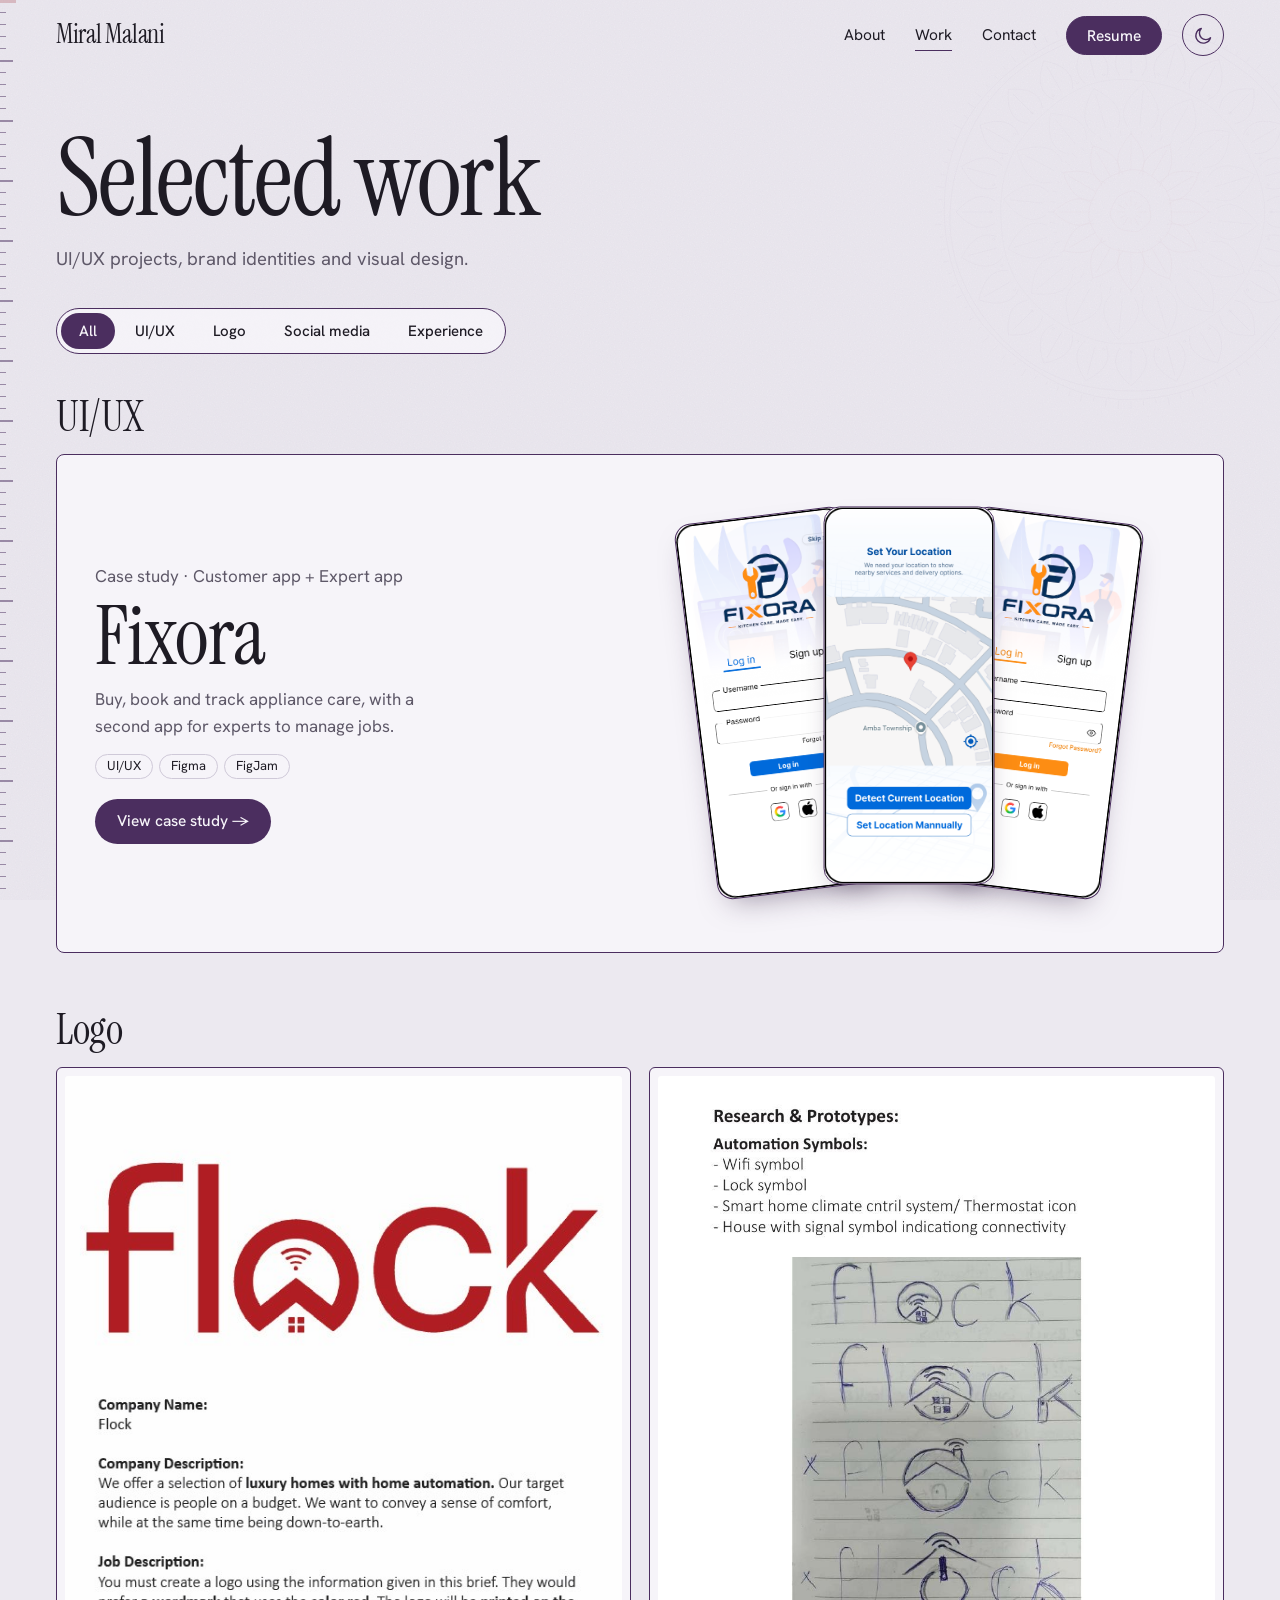
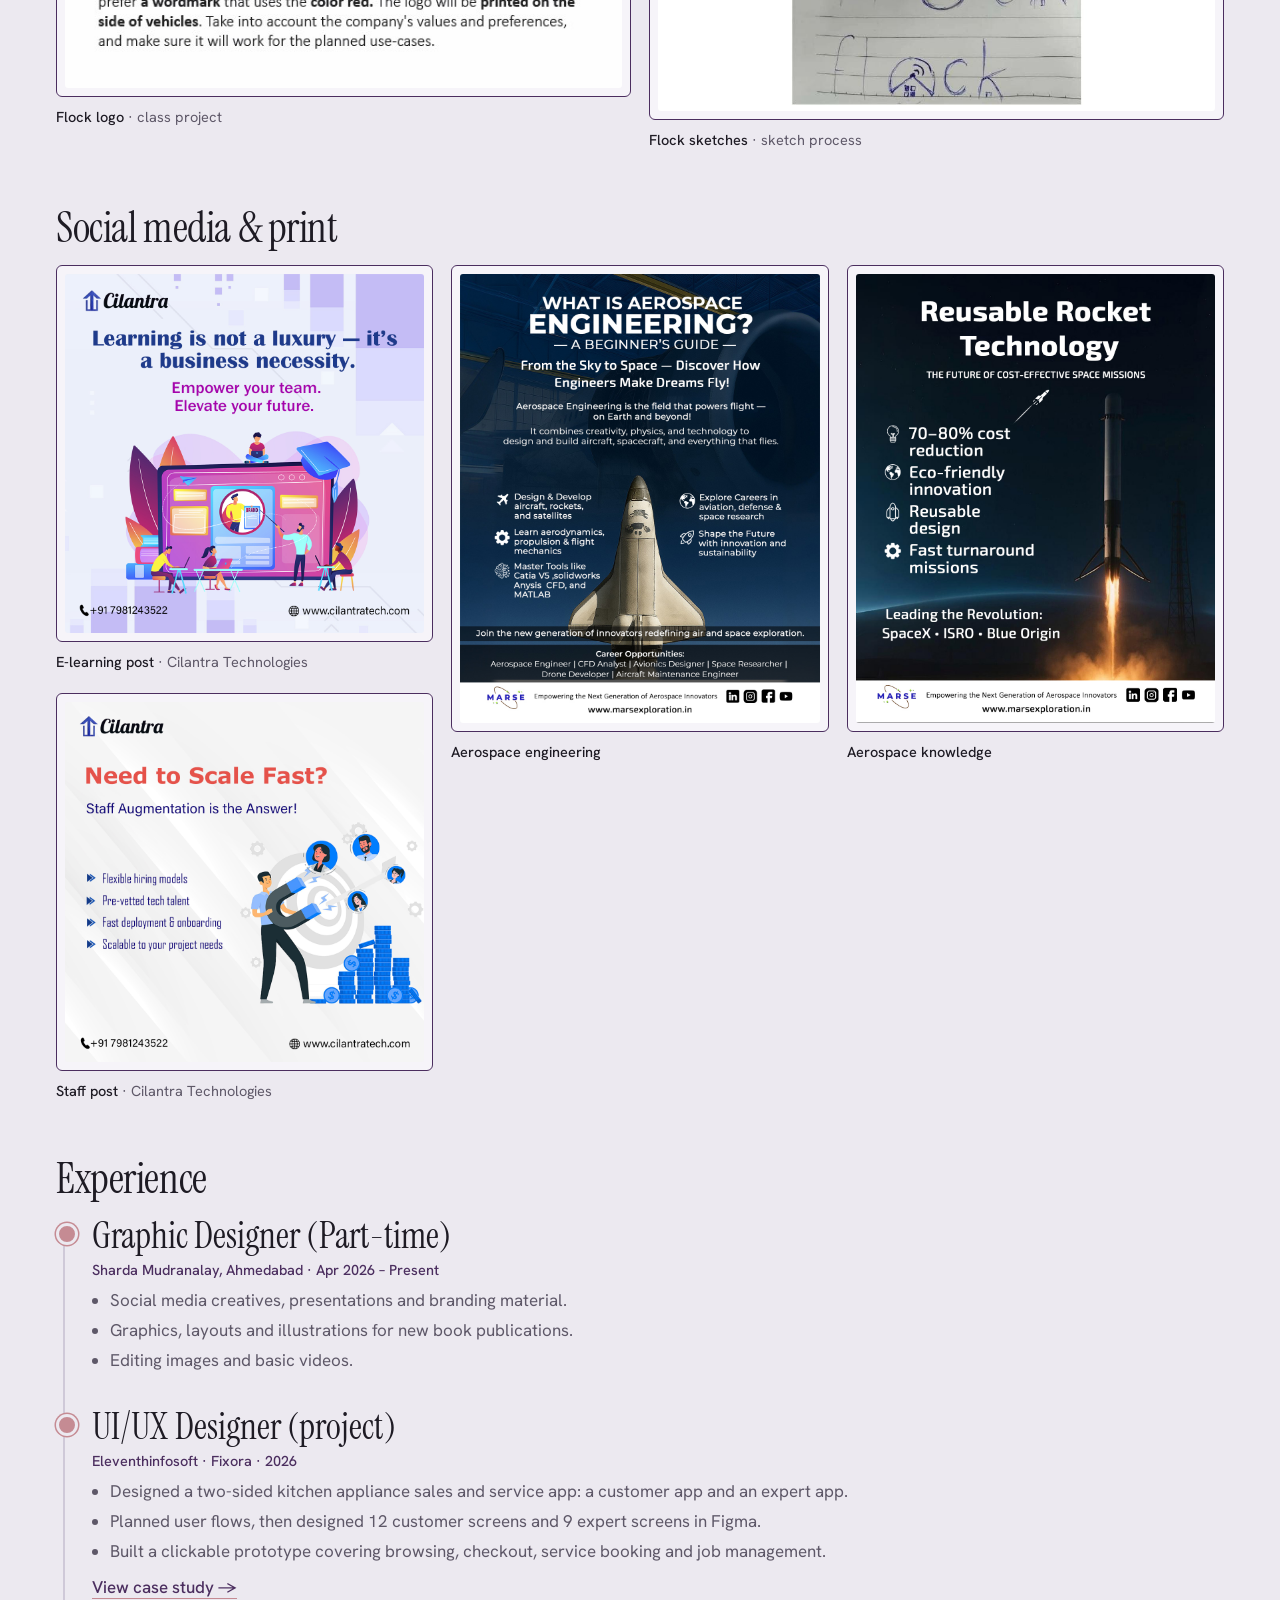
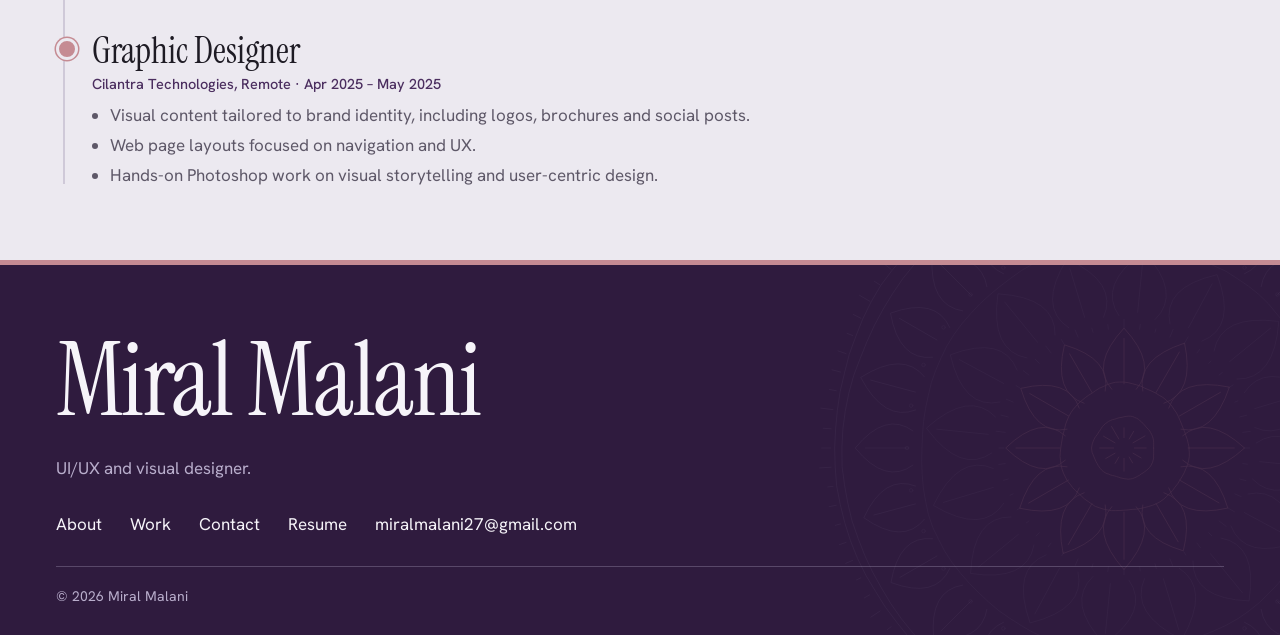
==== commit faf3f28b: "Update UI/UX Designer project details in work.html" ====
--- a/work.html
+++ b/work.html
@@ -58,7 +58,7 @@
 <section class="wsec" id="exp" data-p="exp"><h2 class="sec-title sm">Experience</h2>
 <div class="tl">
 <article><h3>Graphic Designer (Part-time)</h3><div class="when">Sharda Mudranalay, Ahmedabad &middot; Apr 2026 &ndash; Present</div><ul><li>Social media creatives, presentations and branding material.</li><li>Graphics, layouts and illustrations for new book publications.</li><li>Editing images and basic videos.</li></ul></article>
-<article><h3>UI/UX Designer (project)</h3><div class="when">Eleventhinfosoft &middot; Fixora</div><ul><li>Designed a two-sided kitchen appliance sales and service app: a customer app and an expert app.</li><li>Planned user flows, then designed 12 customer screens and 9 expert screens in Figma.</li><li>Built a clickable prototype covering browsing, checkout, service booking and job management.</li></ul><p class="tl-link"><a href="fixora.html">View case study &rarr;</a></p></article>
+<article><h3>UI/UX Designer (project)</h3><div class="when">Eleventhinfosoft &middot; Fixora &middot; 2026</div><ul><li>Designed a two-sided kitchen appliance sales and service app: a customer app and an expert app.</li><li>Planned user flows, then designed 12 customer screens and 9 expert screens in Figma.</li><li>Built a clickable prototype covering browsing, checkout, service booking and job management.</li></ul><p class="tl-link"><a href="fixora.html">View case study &rarr;</a></p></article>
 <article><h3>Graphic Designer</h3><div class="when">Cilantra Technologies, Remote &middot; Apr 2025 &ndash; May 2025</div><ul><li>Visual content tailored to brand identity, including logos, brochures and social posts.</li><li>Web page layouts focused on navigation and UX.</li><li>Hands-on Photoshop work on visual storytelling and user-centric design.</li></ul></article>
 </div></section>
 </div>
